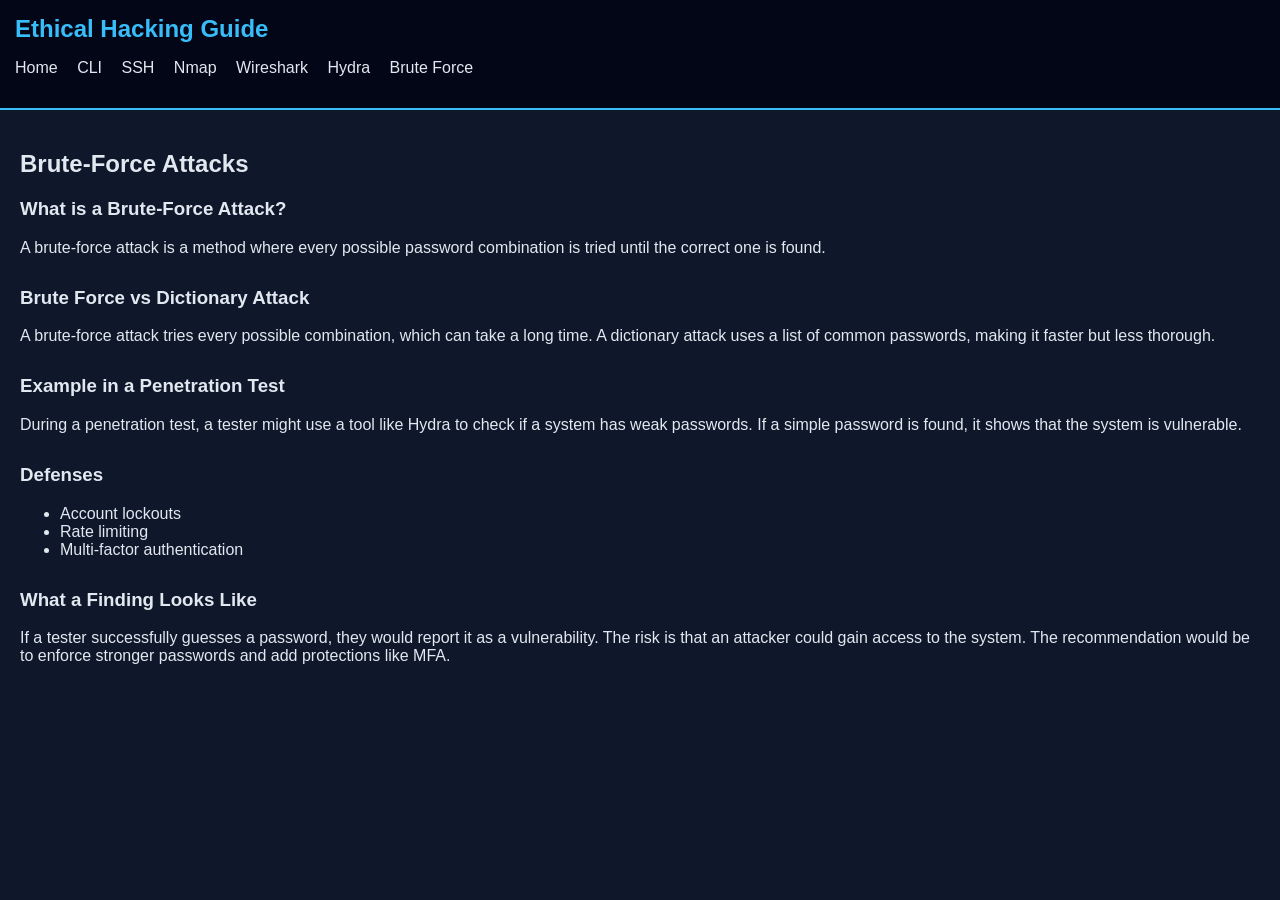
==== bruteforce.html @ 8e0d2f17 "Create bruteforce.html" ====
<!DOCTYPE html>
<html lang="en">
<head>
    <meta charset="UTF-8">
    <title>Brute Force Attacks</title>
    <link rel="stylesheet" href="style.css">
</head>
<body>

<nav>
    <h1>Ethical Hacking Guide</h1>
    <ul>
        <li><a href="index.html">Home</a></li>
        <li><a href="cli.html">CLI</a></li>
        <li><a href="ssh.html">SSH</a></li>
        <li><a href="nmap.html">Nmap</a></li>
        <li><a href="wireshark.html">Wireshark</a></li>
        <li><a href="hydra.html">Hydra</a></li>
        <li><a href="bruteforce.html">Brute Force</a></li>
    </ul>
</nav>

<main>
    <h2>Brute-Force Attacks</h2>

    <div class="section">
        <h3>What is a Brute-Force Attack?</h3>
        <p>
            A brute-force attack is a method where every possible password combination is tried until the correct one is found.
        </p>
    </div>

    <div class="section">
        <h3>Brute Force vs Dictionary Attack</h3>
        <p>
            A brute-force attack tries every possible combination, which can take a long time.
            A dictionary attack uses a list of common passwords, making it faster but less thorough.
        </p>
    </div>

    <div class="section">
        <h3>Example in a Penetration Test</h3>
        <p>
            During a penetration test, a tester might use a tool like Hydra to check if a system has weak passwords.
            If a simple password is found, it shows that the system is vulnerable.
        </p>
    </div>

    <div class="section">
        <h3>Defenses</h3>
        <ul>
            <li>Account lockouts</li>
            <li>Rate limiting</li>
            <li>Multi-factor authentication</li>
        </ul>
    </div>

    <div class="section">
        <h3>What a Finding Looks Like</h3>
        <p>
            If a tester successfully guesses a password, they would report it as a vulnerability.
            The risk is that an attacker could gain access to the system. The recommendation would be to enforce
            stronger passwords and add protections like MFA.
        </p>
    </div>
</main>

<script src="script.js"></script>
</body>
</html>
---- style.css ----
body {
    font-family: Arial, sans-serif;
    margin: 0;
    background-color: #0f172a;
    color: #e2e8f0;
}

nav {
    background: #020617;
    padding: 15px;
    border-bottom: 2px solid #38bdf8;
}

nav h1 {
    margin: 0;
    color: #38bdf8;
}

nav ul {
    list-style: none;
    padding: 0;
}

nav li {
    display: inline;
    margin-right: 15px;
}

nav a {
    color: #e2e8f0;
    text-decoration: none;
}

nav a:hover {
    color: #38bdf8;
}

main {
    padding: 20px;
}

code {
    background: #1e293b;
    padding: 10px;
    display: block;
    margin: 10px 0;
    border-radius: 5px;
}

.section {
    margin-bottom: 30px;
}
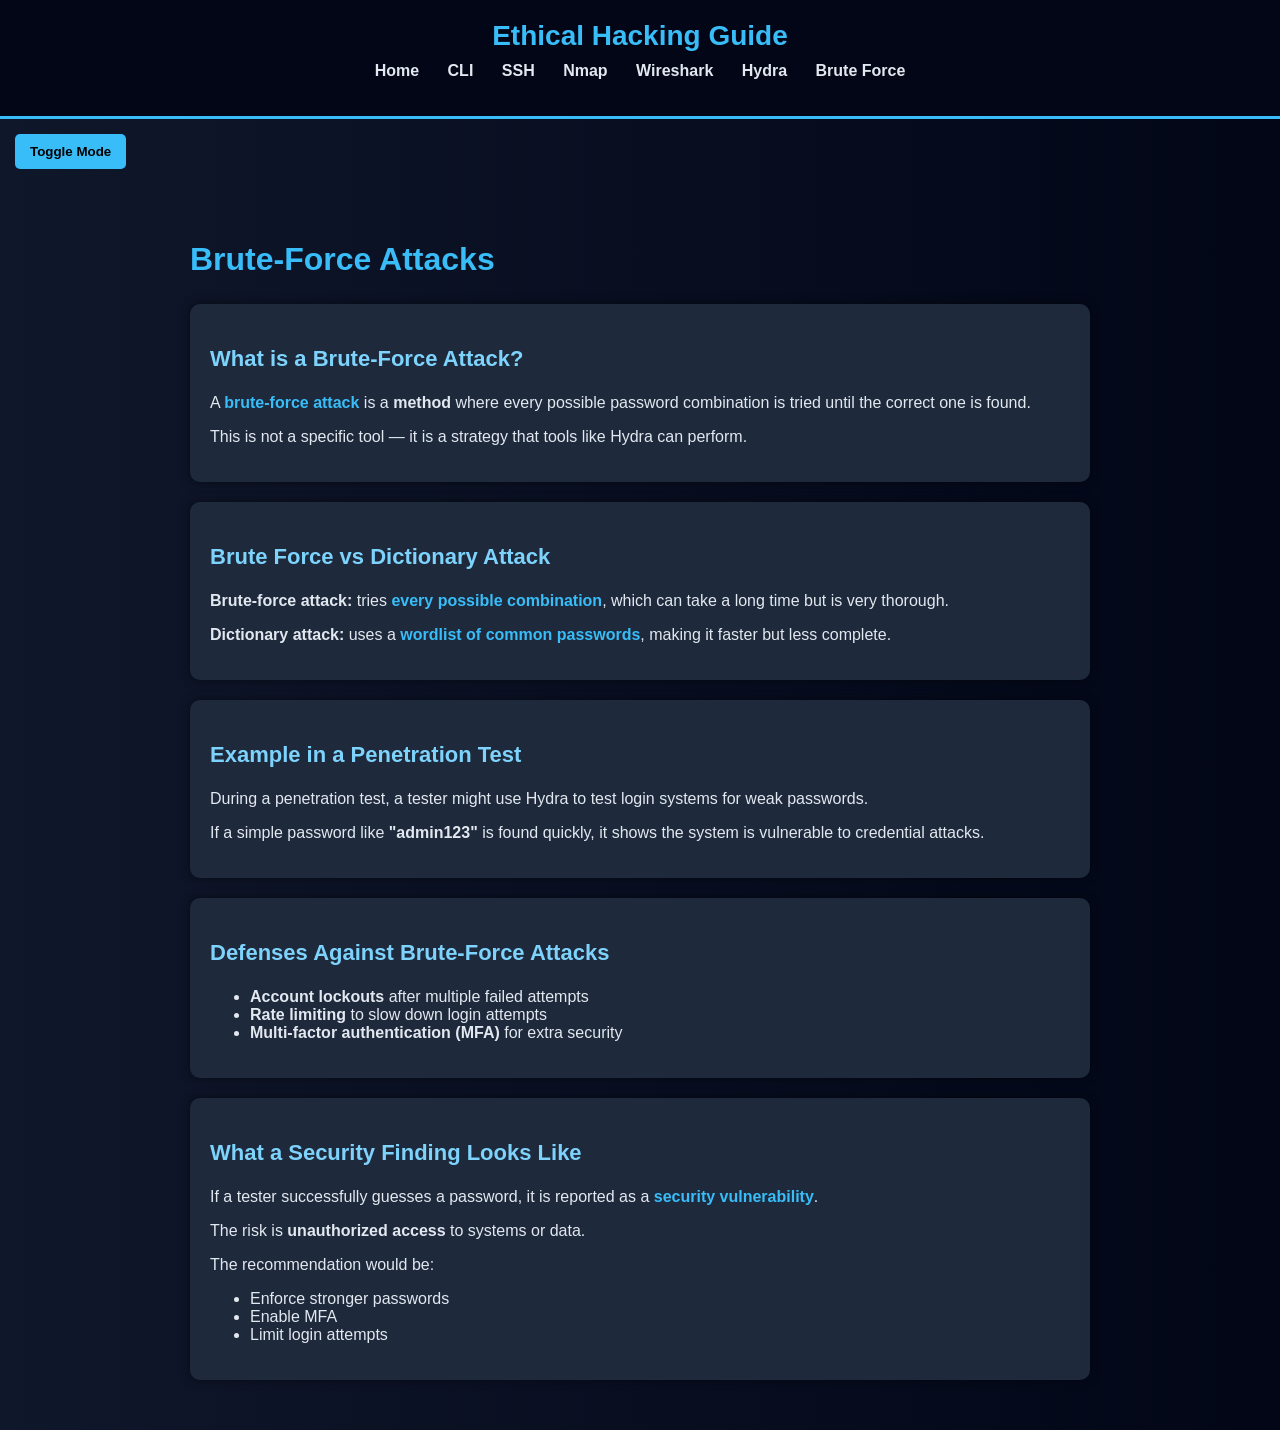
==== commit 145ac8f3: "Update bruteforce.html" ====
--- a/bruteforce.html
+++ b/bruteforce.html
@@ -5,6 +5,7 @@
     <title>Brute Force Attacks</title>
     <link rel="stylesheet" href="style.css">
 </head>
+
 <body>
 
 <nav>
@@ -20,49 +21,80 @@
     </ul>
 </nav>
 
+<button onclick="toggleMode()">Toggle Mode</button>
+
 <main>
-    <h2>Brute-Force Attacks</h2>
 
-    <div class="section">
-        <h3>What is a Brute-Force Attack?</h3>
-        <p>
-            A brute-force attack is a method where every possible password combination is tried until the correct one is found.
-        </p>
-    </div>
+<h2>Brute-Force Attacks</h2>
 
-    <div class="section">
-        <h3>Brute Force vs Dictionary Attack</h3>
-        <p>
-            A brute-force attack tries every possible combination, which can take a long time.
-            A dictionary attack uses a list of common passwords, making it faster but less thorough.
-        </p>
-    </div>
+<div class="section">
+<h3>What is a Brute-Force Attack?</h3>
+<p>
+A <span class="highlight">brute-force attack</span> is a <b>method</b> where every possible password 
+combination is tried until the correct one is found.
+</p>
 
-    <div class="section">
-        <h3>Example in a Penetration Test</h3>
-        <p>
-            During a penetration test, a tester might use a tool like Hydra to check if a system has weak passwords.
-            If a simple password is found, it shows that the system is vulnerable.
-        </p>
-    </div>
+<p>
+This is not a specific tool — it is a strategy that tools like Hydra can perform.
+</p>
+</div>
 
-    <div class="section">
-        <h3>Defenses</h3>
-        <ul>
-            <li>Account lockouts</li>
-            <li>Rate limiting</li>
-            <li>Multi-factor authentication</li>
-        </ul>
-    </div>
+<div class="section">
+<h3>Brute Force vs Dictionary Attack</h3>
+<p>
+<b>Brute-force attack:</b> tries <span class="highlight">every possible combination</span>, 
+which can take a long time but is very thorough.
+</p>
 
-    <div class="section">
-        <h3>What a Finding Looks Like</h3>
-        <p>
-            If a tester successfully guesses a password, they would report it as a vulnerability.
-            The risk is that an attacker could gain access to the system. The recommendation would be to enforce
-            stronger passwords and add protections like MFA.
-        </p>
-    </div>
+<p>
+<b>Dictionary attack:</b> uses a <span class="highlight">wordlist of common passwords</span>, 
+making it faster but less complete.
+</p>
+</div>
+
+<div class="section">
+<h3>Example in a Penetration Test</h3>
+<p>
+During a penetration test, a tester might use Hydra to test login systems for weak passwords.
+</p>
+
+<p>
+If a simple password like <b>"admin123"</b> is found quickly, it shows the system is vulnerable 
+to credential attacks.
+</p>
+</div>
+
+<div class="section">
+<h3>Defenses Against Brute-Force Attacks</h3>
+<ul>
+<li><b>Account lockouts</b> after multiple failed attempts</li>
+<li><b>Rate limiting</b> to slow down login attempts</li>
+<li><b>Multi-factor authentication (MFA)</b> for extra security</li>
+</ul>
+</div>
+
+<div class="section">
+<h3>What a Security Finding Looks Like</h3>
+<p>
+If a tester successfully guesses a password, it is reported as a 
+<span class="highlight">security vulnerability</span>.
+</p>
+
+<p>
+The risk is <b>unauthorized access</b> to systems or data.
+</p>
+
+<p>
+The recommendation would be:
+</p>
+
+<ul>
+<li>Enforce stronger passwords</li>
+<li>Enable MFA</li>
+<li>Limit login attempts</li>
+</ul>
+</div>
+
 </main>
 
 <script src="script.js"></script>
--- a/style.css
+++ b/style.css
@@ -1,52 +1,114 @@
 body {
-    font-family: Arial, sans-serif;
     margin: 0;
-    background-color: #0f172a;
+    font-family: 'Segoe UI', Arial, sans-serif;
+    background: linear-gradient(to right, #0f172a, #020617);
     color: #e2e8f0;
 }
 
+/* NAVBAR */
 nav {
     background: #020617;
-    padding: 15px;
-    border-bottom: 2px solid #38bdf8;
+    padding: 20px;
+    border-bottom: 3px solid #38bdf8;
+    text-align: center;
 }
 
 nav h1 {
     margin: 0;
     color: #38bdf8;
+    font-size: 28px;
 }
 
 nav ul {
-    list-style: none;
+    margin-top: 10px;
     padding: 0;
 }
 
 nav li {
     display: inline;
-    margin-right: 15px;
+    margin: 0 12px;
 }
 
 nav a {
     color: #e2e8f0;
     text-decoration: none;
+    font-weight: bold;
 }
 
 nav a:hover {
     color: #38bdf8;
 }
 
-main {
-    padding: 20px;
+/* BUTTON */
+button {
+    margin: 15px;
+    padding: 10px 15px;
+    border: none;
+    background: #38bdf8;
+    color: black;
+    font-weight: bold;
+    border-radius: 5px;
+    cursor: pointer;
 }
 
-code {
-    background: #1e293b;
-    padding: 10px;
-    display: block;
-    margin: 10px 0;
-    border-radius: 5px;
+button:hover {
+    background: #0ea5e9;
 }
 
+/* MAIN CONTENT */
+main {
+    padding: 30px;
+    max-width: 900px;
+    margin: auto;
+}
+
+/* HEADINGS */
+h2 {
+    color: #38bdf8;
+    font-size: 32px;
+}
+
+h3 {
+    color: #7dd3fc;
+    font-size: 22px;
+}
+
+/* SECTIONS */
 .section {
-    margin-bottom: 30px;
+    background: #1e293b;
+    padding: 20px;
+    margin-bottom: 20px;
+    border-radius: 10px;
+    box-shadow: 0 0 10px rgba(0,0,0,0.5);
 }
+
+/* CODE BLOCK */
+code {
+    display: block;
+    background: black;
+    color: lime;
+    padding: 15px;
+    border-radius: 8px;
+    margin-top: 10px;
+    font-family: monospace;
+}
+
+/* BOLD HIGHLIGHTS */
+.highlight {
+    color: #38bdf8;
+    font-weight: bold;
+}
+
+/* LIGHT MODE */
+.light {
+    background: white;
+    color: black;
+}
+
+.light nav {
+    background: #ddd;
+}
+
+.light .section {
+    background: #f1f5f9;
+}
